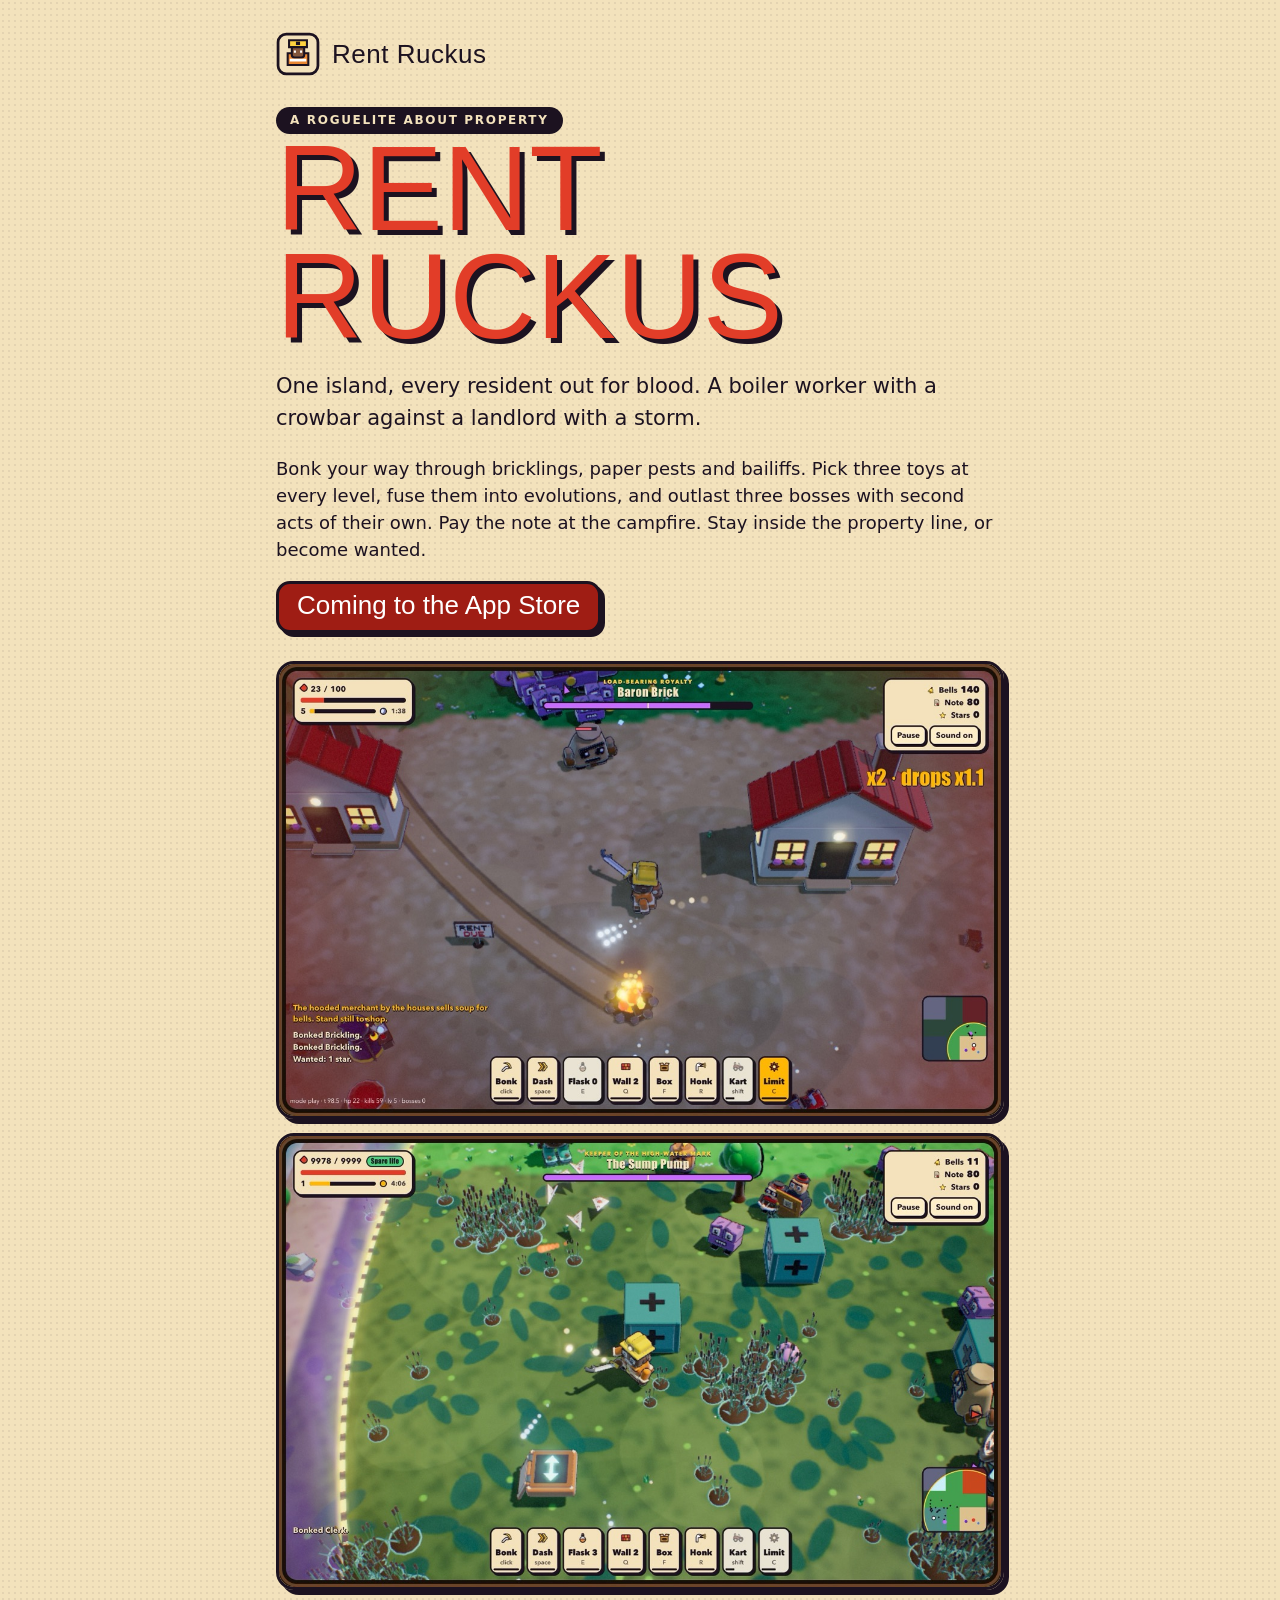
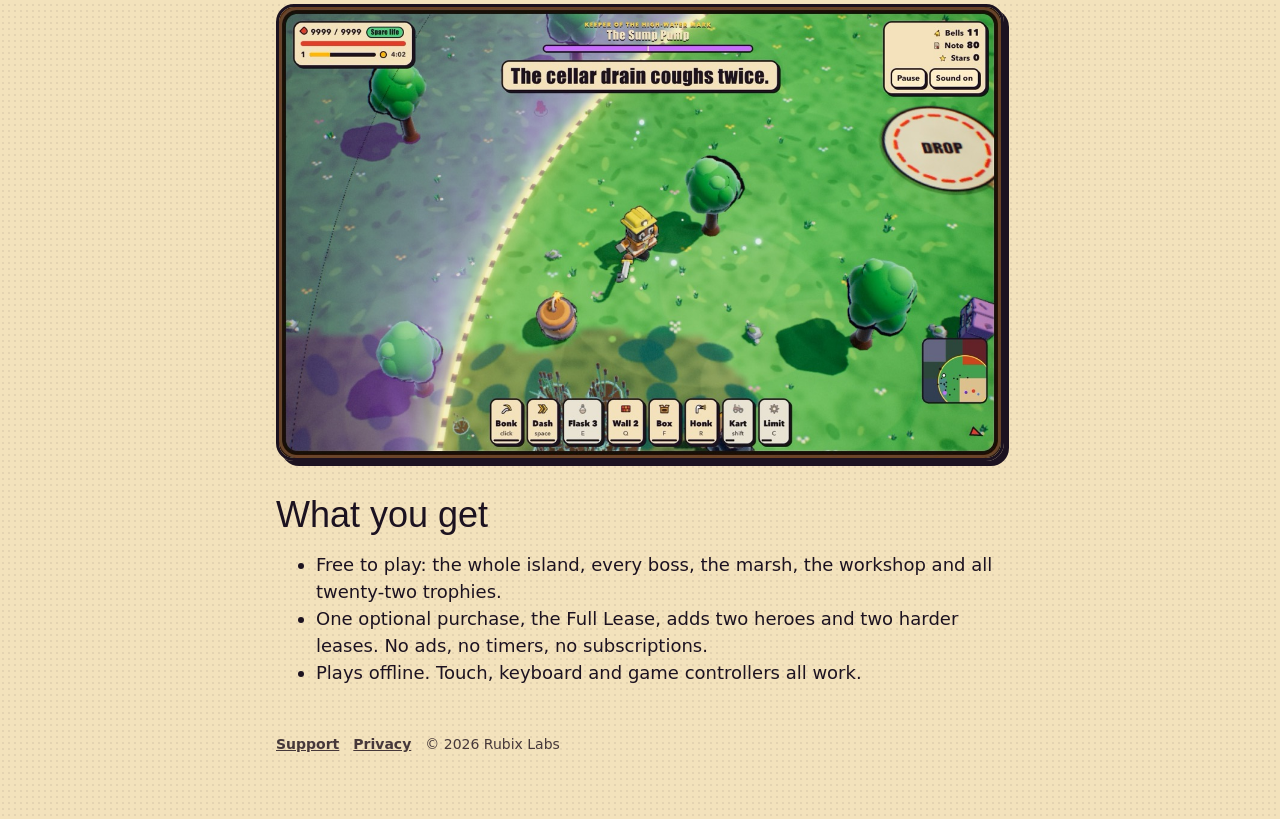
==== index.html @ 0ea4c7a4 "Add the Rent Ruckus site, support and privacy pages" ====
<!doctype html>
<html lang="en">
<head>
<meta charset="utf-8">
<meta name="viewport" content="width=device-width, initial-scale=1">
<title>Rent Ruckus</title>
<meta name="description" content="A roguelite brawler about property. One island, every resident out for blood. A boiler worker with a crowbar against a landlord with a storm.">
<link rel="icon" href="img/icon.svg">
<link rel="stylesheet" href="style.css">
</head>
<body>
<main>
  <header class="top"><img src="img/icon.svg" alt=""><a href="./">Rent Ruckus</a></header>
  <span class="kicker">A roguelite about property</span>
  <h1>RENT<br>RUCKUS</h1>
  <p class="lede">One island, every resident out for blood. A boiler worker with a crowbar against a landlord with a storm.</p>
  <p>Bonk your way through bricklings, paper pests and bailiffs. Pick three toys at every level, fuse them into evolutions, and outlast three bosses with second acts of their own. Pay the note at the campfire. Stay inside the property line, or become wanted.</p>
  <p><a class="button" id="store" href="support/">Coming to the App Store</a></p>
  <div class="shots">
    <img src="img/boss.jpg" alt="Baron Brick fights the hero in the village" width="1200" height="750" loading="lazy">
    <img src="img/marsh.jpg" alt="The Sump Pump boss in the reed marsh" width="1200" height="750" loading="lazy">
    <img src="img/cine.jpg" alt="The marsh boss wakes at the edge of the storm" width="1200" height="750" loading="lazy">
  </div>
  <h2>What you get</h2>
  <ul>
    <li>Free to play: the whole island, every boss, the marsh, the workshop and all twenty-two trophies.</li>
    <li>One optional purchase, the Full Lease, adds two heroes and two harder leases. No ads, no timers, no subscriptions.</li>
    <li>Plays offline. Touch, keyboard and game controllers all work.</li>
  </ul>
  <footer><a href="support/">Support</a><a href="privacy/">Privacy</a>© 2026 Rubix Labs</footer>
</main>
</body>
</html>
---- style.css ----
:root { --ink:#1c1220; --paper:#f3e2bc; --paper-2:#ffeec8; --red:#9f1d14; --red-hot:#e23d28; --gold:#ffb703; --muted:#46383a;
  --display: Impact, Haettenschweiler, "Arial Narrow Bold", "Arial Black", sans-serif; --body: "Avenir Next", "Segoe UI", system-ui, sans-serif; color-scheme: light; }
* { box-sizing: border-box; }
html { background: var(--ink); }
body { margin: 0; font: 18px/1.5 var(--body); color: var(--ink); background: var(--paper);
  background-image: radial-gradient(circle, rgba(28,18,32,.07) .9px, transparent 1.35px); background-size: 6px 6px; }
main { max-width: 760px; margin: 0 auto; padding: 32px 16px 64px; }
header.top { display: flex; align-items: center; gap: 12px; margin-bottom: 28px; }
header.top img { width: 44px; height: 44px; }
header.top a { font: 400 26px/1 var(--display); color: var(--ink); text-decoration: none; letter-spacing: .02em; }
h1 { font: 400 clamp(64px, 16vw, 120px)/.9 var(--display); color: var(--red-hot); text-shadow: 5px 5px 0 var(--ink); margin: 0 0 16px; }
h2 { font: 400 36px/1 var(--display); margin: 36px 0 10px; }
h3 { margin: 24px 0 6px; font-size: 19px; }
p, li { text-wrap: pretty; }
a { color: var(--red); font-weight: 700; }
.kicker { display: inline-block; background: var(--ink); color: var(--paper); border-radius: 99px; padding: 4px 14px;
  font: 800 12px/1.6 var(--body); letter-spacing: .14em; text-transform: uppercase; }
.lede { font-size: 21px; max-width: 34em; }
.shots { display: grid; gap: 14px; margin: 28px 0; }
.shots img { width: 100%; height: auto; border: 3px solid var(--ink); border-radius: 18px; box-shadow: 5px 5px 0 var(--ink); display: block; }
.button { display: inline-block; background: var(--red); color: #fff; text-decoration: none; border: 3px solid var(--ink); border-radius: 14px;
  padding: 6px 18px 9px; font: 400 26px/1.2 var(--display); box-shadow: 4px 4px 0 var(--ink); }
.card { background: var(--paper-2); border: 3px solid var(--ink); border-radius: 20px; padding: 6px 20px 14px; box-shadow: 4px 4px 0 var(--ink); margin: 20px 0; }
footer { margin-top: 48px; font-size: 14px; color: var(--muted); }
footer a { color: var(--muted); margin-right: 14px; }
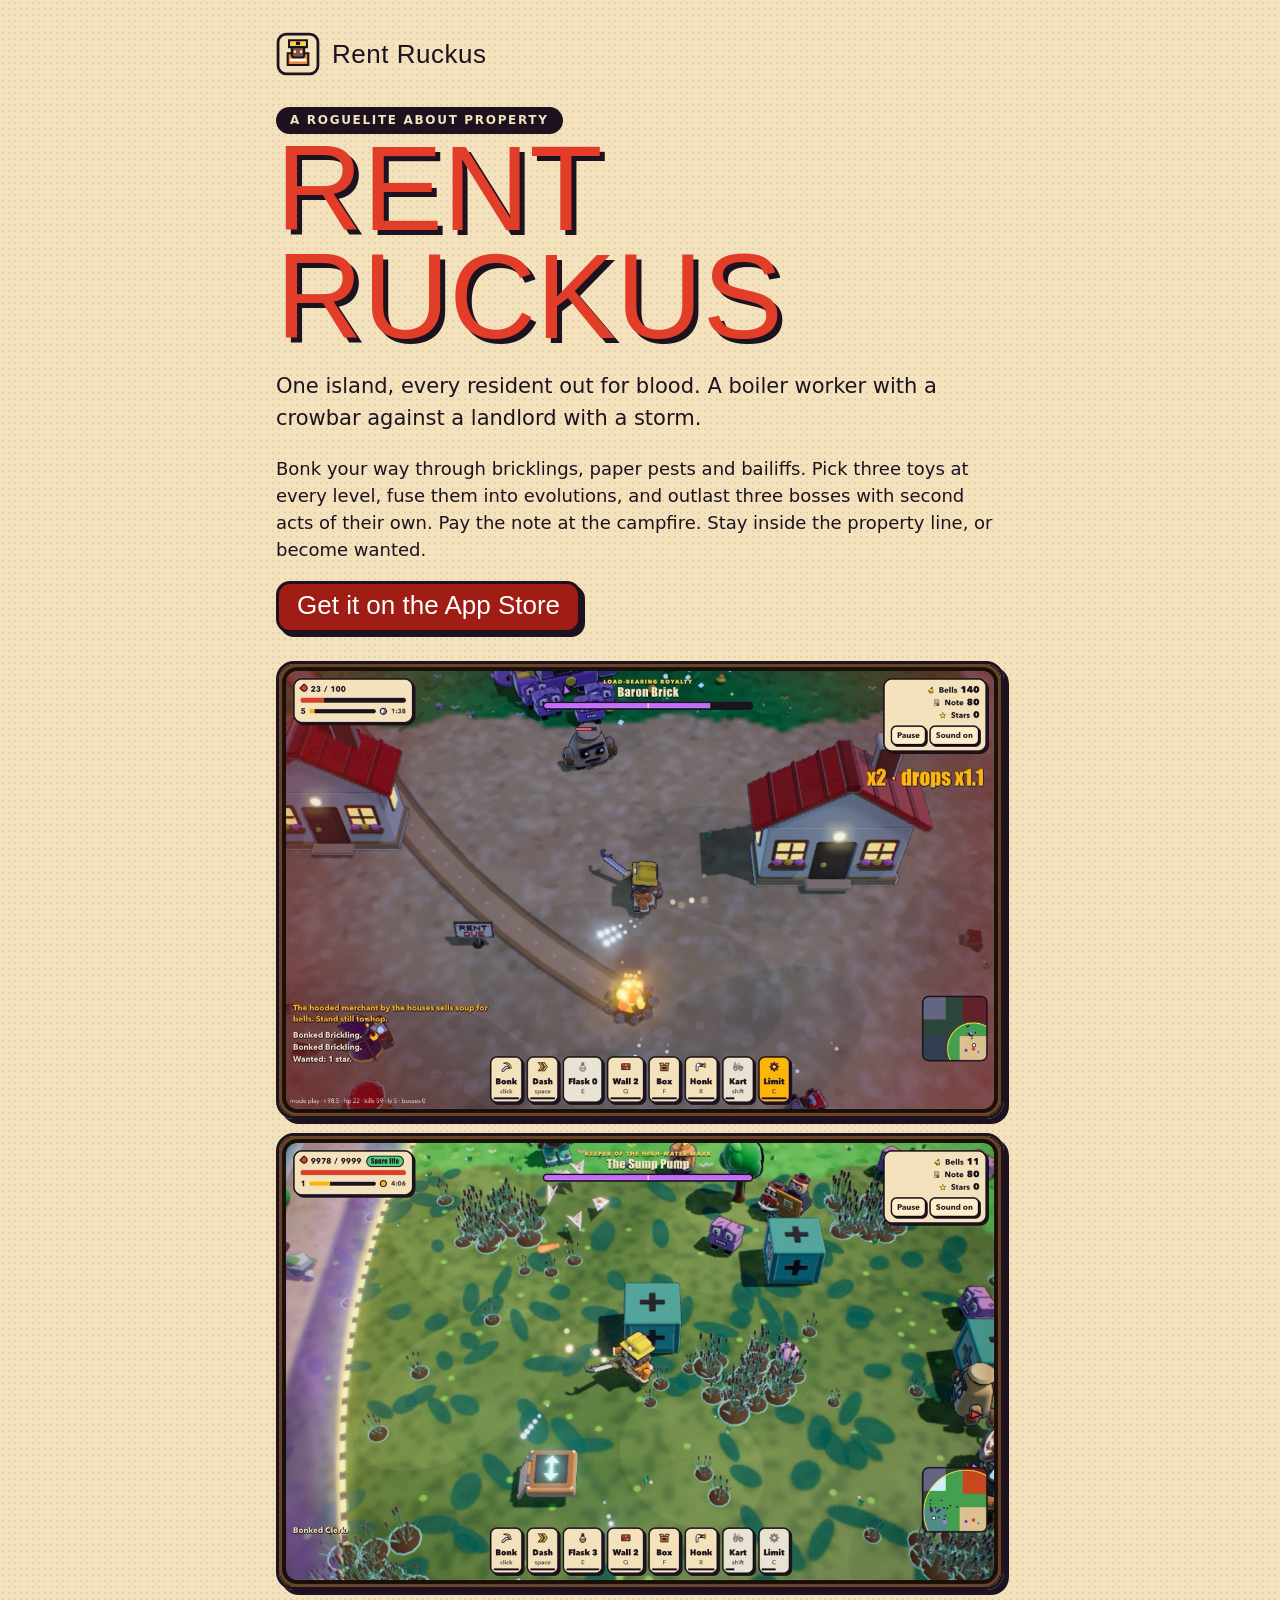
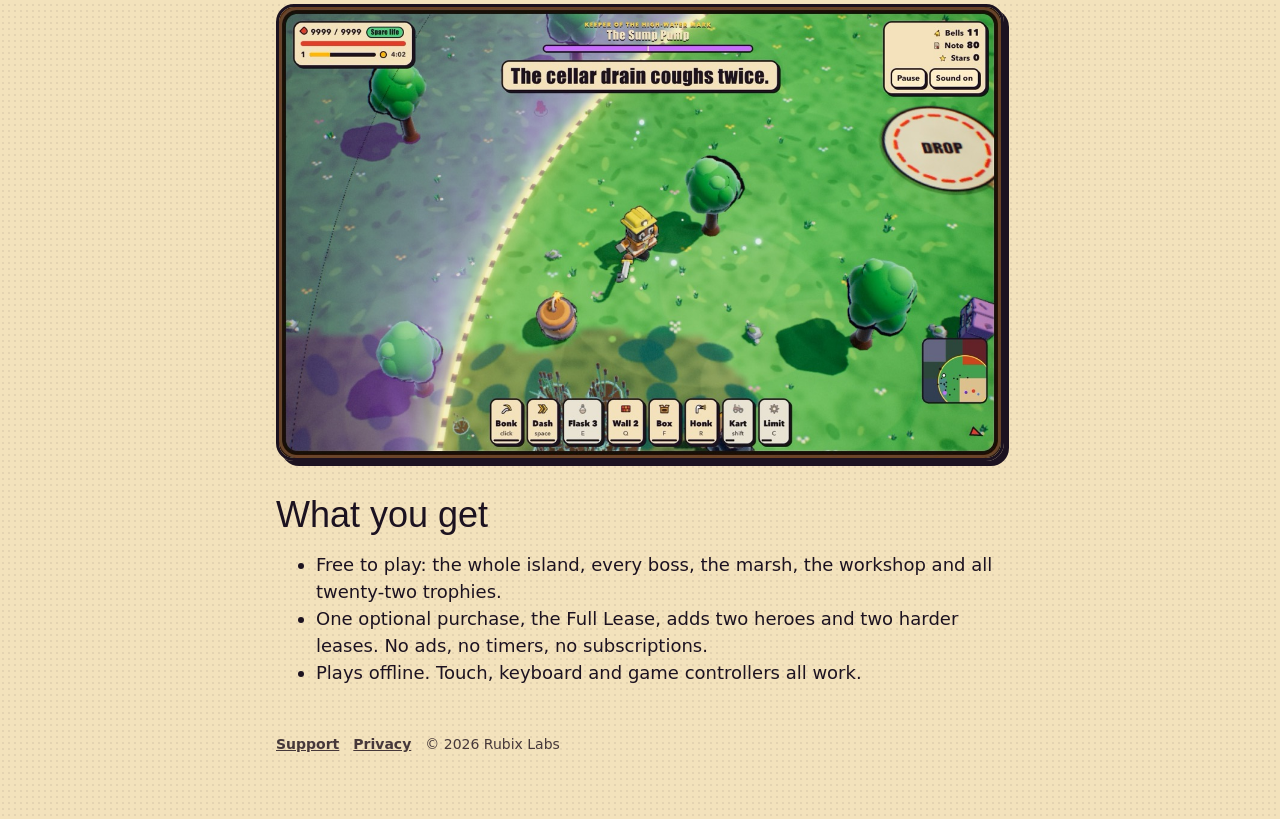
==== commit 83fef478: "Point the homepage button at the live App Store listing Co-Authored-By: Claude Opus 5.5 <noreply@ant" ====
--- a/index.html
+++ b/index.html
@@ -15,7 +15,7 @@
   <h1>RENT<br>RUCKUS</h1>
   <p class="lede">One island, every resident out for blood. A boiler worker with a crowbar against a landlord with a storm.</p>
   <p>Bonk your way through bricklings, paper pests and bailiffs. Pick three toys at every level, fuse them into evolutions, and outlast three bosses with second acts of their own. Pay the note at the campfire. Stay inside the property line, or become wanted.</p>
-  <p><a class="button" id="store" href="support/">Coming to the App Store</a></p>
+  <p><a class="button" id="store" href="https://apps.apple.com/app/id6838391936">Get it on the App Store</a></p>
   <div class="shots">
     <img src="img/boss.jpg" alt="Baron Brick fights the hero in the village" width="1200" height="750" loading="lazy">
     <img src="img/marsh.jpg" alt="The Sump Pump boss in the reed marsh" width="1200" height="750" loading="lazy">
